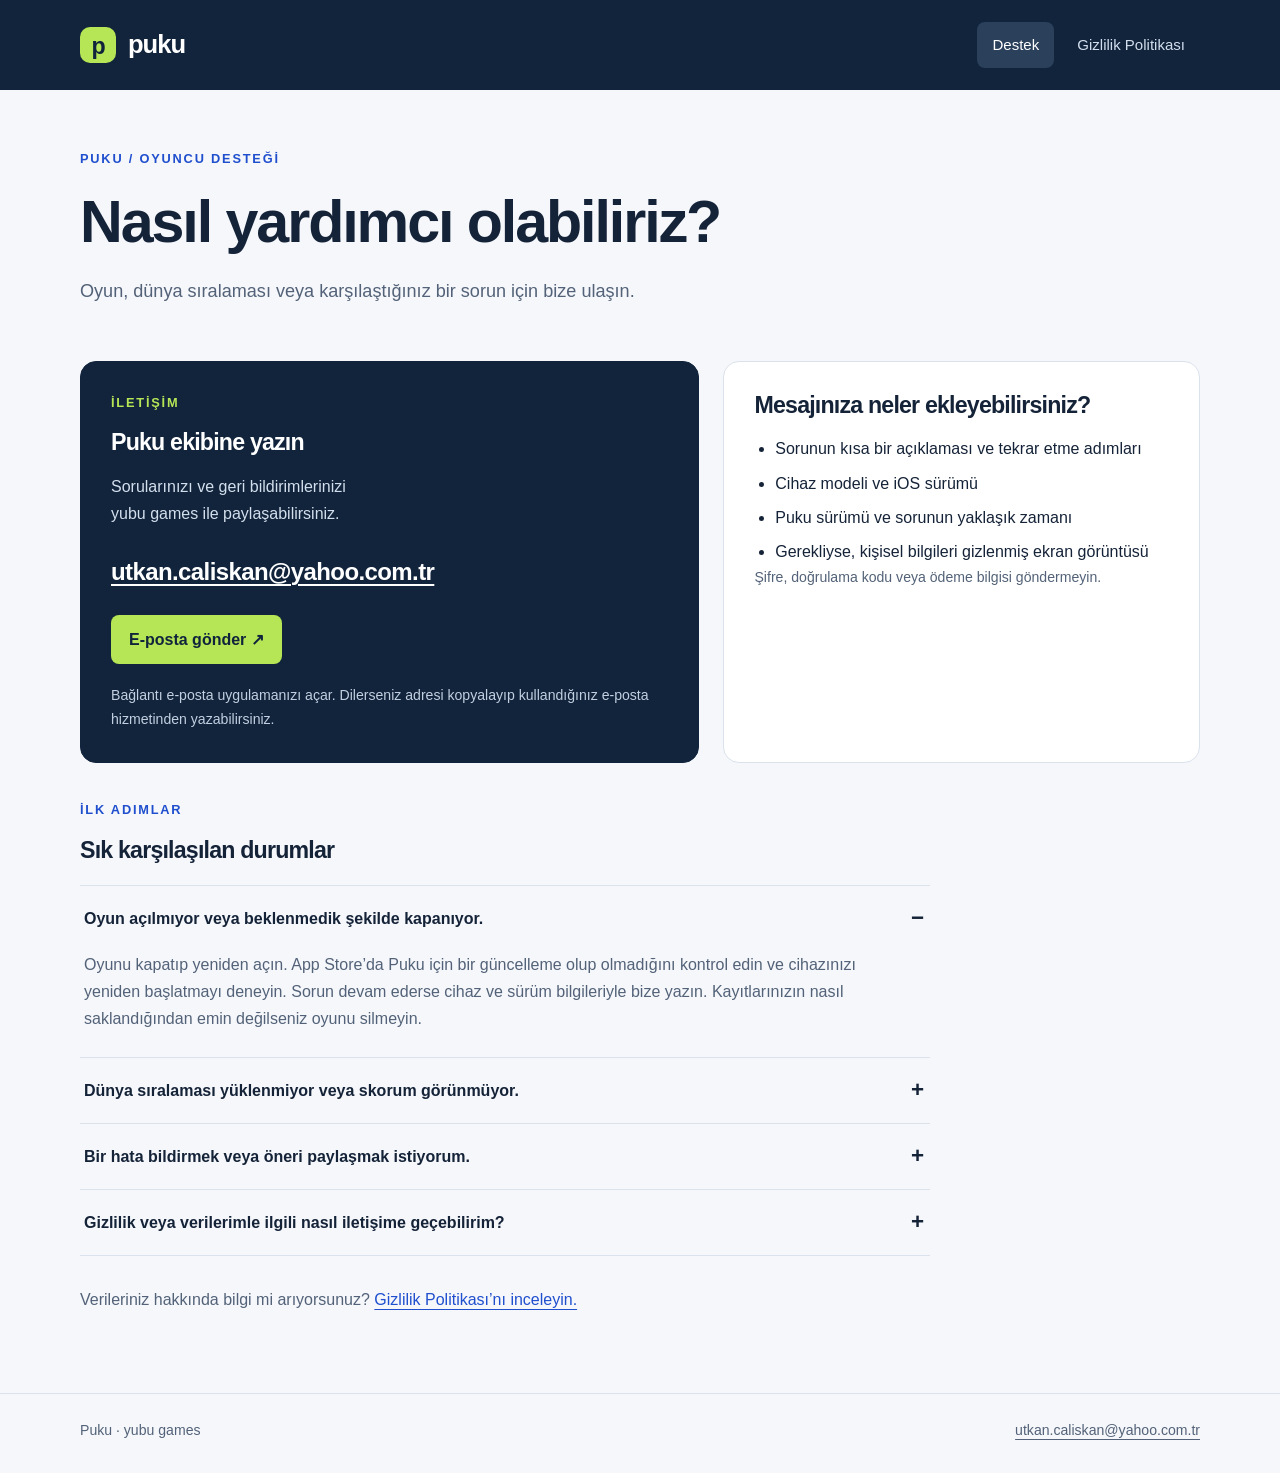
==== support/index.html @ 76a87c5d "Add files via upload" ====
<!doctype html>
<html lang="tr">
<head>
<meta charset="utf-8">
<meta name="viewport" content="width=device-width, initial-scale=1">
<meta name="description" content="Puku iOS oyunu için yubu games destek sayfası. İletişim, sorun giderme ve dünya sıralaması yardımı.">

<meta name="theme-color" content="#11243c">
<title>Destek | Puku · yubu games</title>
<link rel="icon" type="image/svg+xml" href="data:image/svg+xml,%3Csvg%20xmlns%3D%22http%3A%2F%2Fwww.w3.org%2F2000%2Fsvg%22%20viewBox%3D%220%200%2064%2064%22%3E%3Crect%20width%3D%2264%22%20height%3D%2264%22%20rx%3D%2216%22%20fill%3D%22%2311243c%22%2F%3E%3Ctext%20x%3D%2232%22%20y%3D%2247%22%20text-anchor%3D%22middle%22%20font-family%3D%22sans-serif%22%20font-size%3D%2245%22%20font-weight%3D%22700%22%20fill%3D%22%23b6e655%22%3Ep%3C%2Ftext%3E%3C%2Fsvg%3E">
<link rel="stylesheet" href="../assets/styles.css">
</head>
<body>
<a class="skip" href="#main">İçeriğe geç</a>
<header class="topbar"><div class="shell header-inner">
<a class="brand" href="../support/" aria-label="Puku destek"><span class="brand-mark" aria-hidden="true">p</span>puku</a>
<nav class="nav" aria-label="Ana menü"><a href="../support/" aria-current="page">Destek</a><a href="../privacy/">Gizlilik Politikası</a></nav>
</div></header>
<main id="main" class="shell" tabindex="-1"><div class="intro"><p class="eyebrow">Puku / Oyuncu desteği</p><h1>Nasıl yardımcı olabiliriz?</h1><p class="lead">Oyun, dünya sıralaması veya karşılaştığınız bir sorun için bize ulaşın.</p></div>
<div class="support-grid"><section class="card contact-card"><p class="eyebrow">İletişim</p><h2>Puku ekibine yazın</h2><p>Sorularınızı ve geri bildirimlerinizi<br>yubu games ile paylaşabilirsiniz.</p><a class="email" href="mailto:utkan.caliskan@yahoo.com.tr?subject=Puku%20%E2%80%94%20Destek%20talebi">utkan.caliskan@yahoo.com.tr</a><br><a class="button" href="mailto:utkan.caliskan@yahoo.com.tr?subject=Puku%20%E2%80%94%20Destek%20talebi">E-posta gönder <span aria-hidden="true">&nbsp;↗</span></a><p class="small">Bağlantı e-posta uygulamanızı açar. Dilerseniz adresi kopyalayıp kullandığınız e-posta hizmetinden yazabilirsiniz.</p></section>
<section class="card"><h2>Mesajınıza neler ekleyebilirsiniz?</h2><ul class="checklist"><li>Sorunun kısa bir açıklaması ve tekrar etme adımları</li><li>Cihaz modeli ve iOS sürümü</li><li>Puku sürümü ve sorunun yaklaşık zamanı</li><li>Gerekliyse, kişisel bilgileri gizlenmiş ekran görüntüsü</li></ul><p class="small">Şifre, doğrulama kodu veya ödeme bilgisi göndermeyin.</p></section></div>
<section class="faq-wrap" aria-labelledby="faq-title"><p class="eyebrow">İlk adımlar</p><h2 class="faq-heading" id="faq-title">Sık karşılaşılan durumlar</h2><div class="faq">
<details open><summary>Oyun açılmıyor veya beklenmedik şekilde kapanıyor.</summary><p>Oyunu kapatıp yeniden açın. App Store’da Puku için bir güncelleme olup olmadığını kontrol edin ve cihazınızı yeniden başlatmayı deneyin. Sorun devam ederse cihaz ve sürüm bilgileriyle bize yazın. Kayıtlarınızın nasıl saklandığından emin değilseniz oyunu silmeyin.</p></details>
<details><summary>Dünya sıralaması yüklenmiyor veya skorum görünmüyor.</summary><p>İnternet bağlantınızı kontrol edin ve oyunu yeniden açıp sıralamayı tekrar görüntülemeyi deneyin. Sorun sürerse yaklaşık oyun zamanı ve beklediğiniz skor ile bize ulaşın. Varsa hata mesajını da ekleyin.</p></details>
<details><summary>Bir hata bildirmek veya öneri paylaşmak istiyorum.</summary><p>Yukarıdaki e-posta adresine yazabilirsiniz. Hata bildiriminde ne yaptığınızı, ne olmasını beklediğinizi ve ekranda ne gördüğünüzü anlatın. Önerileriniz için değiştirmek veya eklemek istediğiniz özelliği kısaca açıklayın.</p></details>
<details><summary>Gizlilik veya verilerimle ilgili nasıl iletişime geçebilirim?</summary><p>Mesajınızın konusuna “Puku — Gizlilik talebi” yazarak yukarıdaki e-posta adresine ulaşabilirsiniz. Bilgi için <a href="../privacy/">Gizlilik Politikası</a> sayfasını inceleyin.</p></details>
</div><p class="privacy-note">Verileriniz hakkında bilgi mi arıyorsunuz? <a href="../privacy/">Gizlilik Politikası’nı inceleyin.</a></p></section></main>
<footer class="footer"><div class="shell footer-inner"><p>Puku <span aria-hidden="true">·</span> yubu games</p><a class="contact-link" href="mailto:utkan.caliskan@yahoo.com.tr">utkan.caliskan@yahoo.com.tr</a></div></footer>
</body>
</html>
---- assets/styles.css ----
:root{color-scheme:light;--ink:#152338;--muted:#536278;--blue:#204fce;--line:#dbe2ec;--paper:#fff;--canvas:#f5f7fb;--navy:#11243c;--amber:#765119;--amber-bg:#fff8e9;font-family:-apple-system,BlinkMacSystemFont,"Segoe UI",sans-serif;font-size:16px;line-height:1.7;color:var(--ink);background:var(--canvas)}
*{box-sizing:border-box}body{margin:0}a{color:var(--blue);text-underline-offset:4px}a:hover{text-decoration-thickness:2px}a:focus-visible,summary:focus-visible{outline:3px solid #df9c2e;outline-offset:5px;border-radius:3px}p{margin:0 0 1rem}h1,h2,h3{line-height:1.2;margin:0;color:var(--ink);letter-spacing:-.035em}h1{font-size:clamp(2.2rem,5vw,3.7rem);font-weight:750}h2{font-size:1.45rem;margin-bottom:1rem}h3{font-size:1.1rem;letter-spacing:-.015em;margin-bottom:.6rem}ul,ol{padding-left:1.3rem}li+li{margin-top:.45rem}.shell{width:min(1120px,calc(100% - 64px));margin:auto}.skip{position:absolute;left:1rem;top:-100px;background:white;padding:12px;z-index:10}.skip:focus{top:1rem}.topbar{background:var(--navy);color:white}.header-inner{min-height:90px;display:flex;align-items:center;justify-content:space-between;gap:24px}.brand{display:inline-flex;align-items:center;gap:12px;text-decoration:none;color:white;font-size:1.6rem;font-weight:750;letter-spacing:-.04em}.brand-mark{display:grid;place-items:center;background:#b6e655;color:#11243c;width:36px;height:36px;border-radius:10px;font-size:1.45rem}.nav{display:flex;gap:8px;flex-wrap:wrap}.nav a{padding:10px 15px;border-radius:8px;color:#d2dded;text-decoration:none;font-size:.94rem}.nav a:hover{background:#213851}.nav a[aria-current=page]{background:#2a405b;color:white}.intro{padding:58px 0 38px}.eyebrow{color:var(--blue);font-size:.8rem;font-weight:750;letter-spacing:.14em;text-transform:uppercase;margin-bottom:16px}.lead{font-size:1.13rem;color:var(--muted);max-width:650px;margin-top:19px}.meta{color:var(--muted);font-size:.88rem;margin-top:22px;display:flex;gap:10px 22px;flex-wrap:wrap}.status{display:inline-flex;align-items:center;border:1px solid #d1b174;padding:1px 9px;border-radius:5px;color:var(--amber);font-size:.8rem;font-weight:650}.layout{display:grid;grid-template-columns:220px minmax(0,1fr);gap:50px;padding-bottom:64px}.toc{align-self:start;position:sticky;top:24px}.toc-title{font-size:.8rem;letter-spacing:.1em;font-weight:750;color:var(--muted);margin:0 0 18px}.toc a{display:block;text-decoration:none;font-size:.93rem;color:var(--muted);padding:7px 0}.toc a:hover{color:var(--blue)}.aside-note{margin-top:28px;border-top:1px solid var(--line);padding-top:20px;font-size:.88rem;color:var(--muted)}.document{background:var(--paper);border:1px solid var(--line);border-radius:16px;padding:36px 40px;min-width:0}.notice{background:var(--amber-bg);color:#674714;border-left:3px solid #bd8731;padding:18px 20px;border-radius:4px;margin-bottom:32px;font-size:.94rem}.notice strong{display:block;margin-bottom:4px}.notice p{margin:0}.document section+section{border-top:1px solid var(--line);margin-top:30px;padding-top:30px}.section-number{color:var(--blue);font-size:.85rem;font-weight:750;letter-spacing:.04em;margin-bottom:9px;display:block}.pending{padding:16px 18px;background:#fafbfe;border:1px dashed #a9b6cb;border-radius:8px;margin:15px 0;color:#45556c;font-size:.94rem;overflow-wrap:anywhere}.pending-label{display:block;font-size:.75rem;letter-spacing:.08em;color:#775018;font-weight:750;margin-bottom:5px}.token{font-family:ui-monospace,SFMono-Regular,Menlo,monospace;font-size:.85em;overflow-wrap:anywhere;color:#6d4810}.document dl{margin:16px 0}.document dt{font-weight:700}.document dd{margin:0 0 14px;color:var(--muted)}.contact-link{overflow-wrap:anywhere}.support-grid{display:grid;grid-template-columns:minmax(0,1.3fr) minmax(0,1fr);gap:24px;margin-bottom:36px}.card{background:white;border:1px solid var(--line);border-radius:16px;padding:30px}.contact-card{background:var(--navy);color:#d4dfed;border-color:var(--navy)}.contact-card h2{color:white}.contact-card .eyebrow{color:#b6e655}.contact-card a{color:white}.email{font-size:clamp(1rem,2.4vw,1.5rem);font-weight:650;letter-spacing:-.025em;display:inline-block;margin:9px 0 22px;overflow-wrap:anywhere;max-width:100%}.button{display:inline-flex;align-items:center;justify-content:center;padding:11px 18px;border-radius:8px;background:#b6e655;color:#11243c!important;font-weight:700;text-decoration:none;min-height:46px}.button:hover{background:#c6f276;text-decoration:underline}.contact-card .small{margin:20px 0 0;color:#c2cfe0}.small{font-size:.88rem;color:var(--muted)}.checklist{margin:0}.faq-wrap{max-width:850px;padding-bottom:64px}.faq-heading{margin:0 0 20px}.faq{border-top:1px solid var(--line)}.faq details{border-bottom:1px solid var(--line);padding:0 4px}.faq summary{cursor:pointer;font-weight:650;padding:21px 28px 21px 0;line-height:1.45;list-style:none;position:relative}.faq summary::-webkit-details-marker{display:none}.faq summary::after{content:"+";position:absolute;right:2px;font-size:1.4rem;line-height:1}.faq details[open] summary::after{content:"−"}.faq details p{padding:0 28px 8px 0;color:var(--muted)}.privacy-note{margin-top:30px;color:var(--muted)}.footer{border-top:1px solid var(--line);padding:25px 0 30px;color:var(--muted);font-size:.88rem}.footer-inner{display:flex;align-items:center;justify-content:space-between;gap:14px;flex-wrap:wrap}.footer p{margin:0}.footer a{color:var(--muted)}section[id]{scroll-margin-top:25px}
@media(max-width:800px){.layout{grid-template-columns:1fr;gap:24px}.toc{position:static}.toc-title,.aside-note{display:none}.toc nav{display:flex;gap:8px 18px;flex-wrap:wrap;border-bottom:1px solid var(--line);padding-bottom:18px}.toc a{font-size:.88rem}.support-grid{grid-template-columns:1fr}.intro{padding-top:38px}.document{padding:28px}}
@media(max-width:480px){.shell{width:calc(100% - 36px)}.header-inner{align-items:flex-start;flex-direction:column;gap:13px;padding:21px 0 15px}.nav{gap:4px;width:100%}.nav a{padding:8px 10px}.brand{font-size:1.5rem}.intro{padding:32px 0 24px}h1{font-size:2.35rem}.lead{font-size:1.03rem}.document{padding:23px 20px;border-radius:12px}.notice{padding:15px}.card{padding:25px 22px}.layout{padding-bottom:40px}.meta{font-size:.83rem}.email{font-size:1.12rem}.faq-wrap{padding-bottom:40px}}
@media print{.topbar,.toc,.footer,.skip,.button{display:none}.shell{width:100%}.layout{display:block}.document,.card{border:none;padding:0}.intro{padding:0 0 20px}body{background:white}.notice,.pending{break-inside:avoid}a{color:inherit}.support-grid{display:block}.contact-card{background:white;color:var(--ink)}.contact-card h2,.contact-card a,.contact-card .small{color:var(--ink)}}
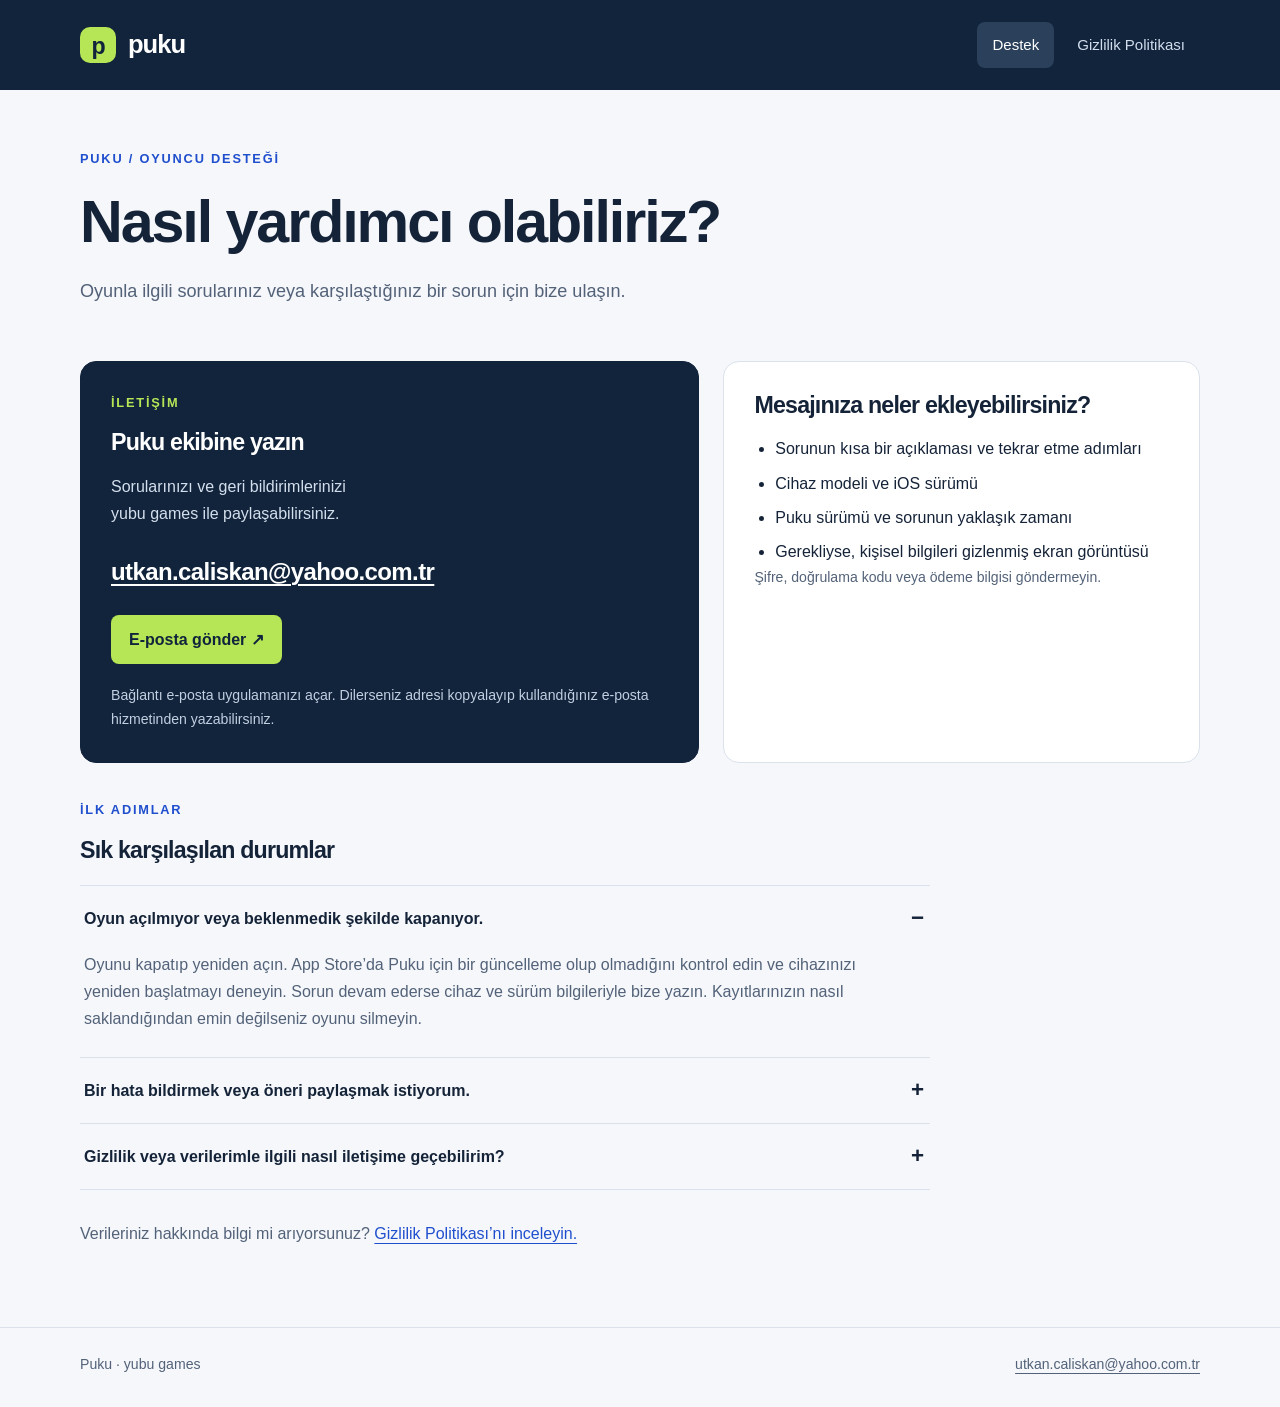
==== commit 825e7f26: "Add files via upload" ====
--- a/support/index.html
+++ b/support/index.html
@@ -3,7 +3,7 @@
 <head>
 <meta charset="utf-8">
 <meta name="viewport" content="width=device-width, initial-scale=1">
-<meta name="description" content="Puku iOS oyunu için yubu games destek sayfası. İletişim, sorun giderme ve dünya sıralaması yardımı.">
+<meta name="description" content="Puku iOS oyunu için yubu games destek sayfası. İletişim, sorun giderme ve oyuncu desteği.">
 
 <meta name="theme-color" content="#11243c">
 <title>Destek | Puku · yubu games</title>
@@ -16,12 +16,11 @@
 <a class="brand" href="../support/" aria-label="Puku destek"><span class="brand-mark" aria-hidden="true">p</span>puku</a>
 <nav class="nav" aria-label="Ana menü"><a href="../support/" aria-current="page">Destek</a><a href="../privacy/">Gizlilik Politikası</a></nav>
 </div></header>
-<main id="main" class="shell" tabindex="-1"><div class="intro"><p class="eyebrow">Puku / Oyuncu desteği</p><h1>Nasıl yardımcı olabiliriz?</h1><p class="lead">Oyun, dünya sıralaması veya karşılaştığınız bir sorun için bize ulaşın.</p></div>
+<main id="main" class="shell" tabindex="-1"><div class="intro"><p class="eyebrow">Puku / Oyuncu desteği</p><h1>Nasıl yardımcı olabiliriz?</h1><p class="lead">Oyunla ilgili sorularınız veya karşılaştığınız bir sorun için bize ulaşın.</p></div>
 <div class="support-grid"><section class="card contact-card"><p class="eyebrow">İletişim</p><h2>Puku ekibine yazın</h2><p>Sorularınızı ve geri bildirimlerinizi<br>yubu games ile paylaşabilirsiniz.</p><a class="email" href="mailto:utkan.caliskan@yahoo.com.tr?subject=Puku%20%E2%80%94%20Destek%20talebi">utkan.caliskan@yahoo.com.tr</a><br><a class="button" href="mailto:utkan.caliskan@yahoo.com.tr?subject=Puku%20%E2%80%94%20Destek%20talebi">E-posta gönder <span aria-hidden="true">&nbsp;↗</span></a><p class="small">Bağlantı e-posta uygulamanızı açar. Dilerseniz adresi kopyalayıp kullandığınız e-posta hizmetinden yazabilirsiniz.</p></section>
 <section class="card"><h2>Mesajınıza neler ekleyebilirsiniz?</h2><ul class="checklist"><li>Sorunun kısa bir açıklaması ve tekrar etme adımları</li><li>Cihaz modeli ve iOS sürümü</li><li>Puku sürümü ve sorunun yaklaşık zamanı</li><li>Gerekliyse, kişisel bilgileri gizlenmiş ekran görüntüsü</li></ul><p class="small">Şifre, doğrulama kodu veya ödeme bilgisi göndermeyin.</p></section></div>
 <section class="faq-wrap" aria-labelledby="faq-title"><p class="eyebrow">İlk adımlar</p><h2 class="faq-heading" id="faq-title">Sık karşılaşılan durumlar</h2><div class="faq">
 <details open><summary>Oyun açılmıyor veya beklenmedik şekilde kapanıyor.</summary><p>Oyunu kapatıp yeniden açın. App Store’da Puku için bir güncelleme olup olmadığını kontrol edin ve cihazınızı yeniden başlatmayı deneyin. Sorun devam ederse cihaz ve sürüm bilgileriyle bize yazın. Kayıtlarınızın nasıl saklandığından emin değilseniz oyunu silmeyin.</p></details>
-<details><summary>Dünya sıralaması yüklenmiyor veya skorum görünmüyor.</summary><p>İnternet bağlantınızı kontrol edin ve oyunu yeniden açıp sıralamayı tekrar görüntülemeyi deneyin. Sorun sürerse yaklaşık oyun zamanı ve beklediğiniz skor ile bize ulaşın. Varsa hata mesajını da ekleyin.</p></details>
 <details><summary>Bir hata bildirmek veya öneri paylaşmak istiyorum.</summary><p>Yukarıdaki e-posta adresine yazabilirsiniz. Hata bildiriminde ne yaptığınızı, ne olmasını beklediğinizi ve ekranda ne gördüğünüzü anlatın. Önerileriniz için değiştirmek veya eklemek istediğiniz özelliği kısaca açıklayın.</p></details>
 <details><summary>Gizlilik veya verilerimle ilgili nasıl iletişime geçebilirim?</summary><p>Mesajınızın konusuna “Puku — Gizlilik talebi” yazarak yukarıdaki e-posta adresine ulaşabilirsiniz. Bilgi için <a href="../privacy/">Gizlilik Politikası</a> sayfasını inceleyin.</p></details>
 </div><p class="privacy-note">Verileriniz hakkında bilgi mi arıyorsunuz? <a href="../privacy/">Gizlilik Politikası’nı inceleyin.</a></p></section></main>
